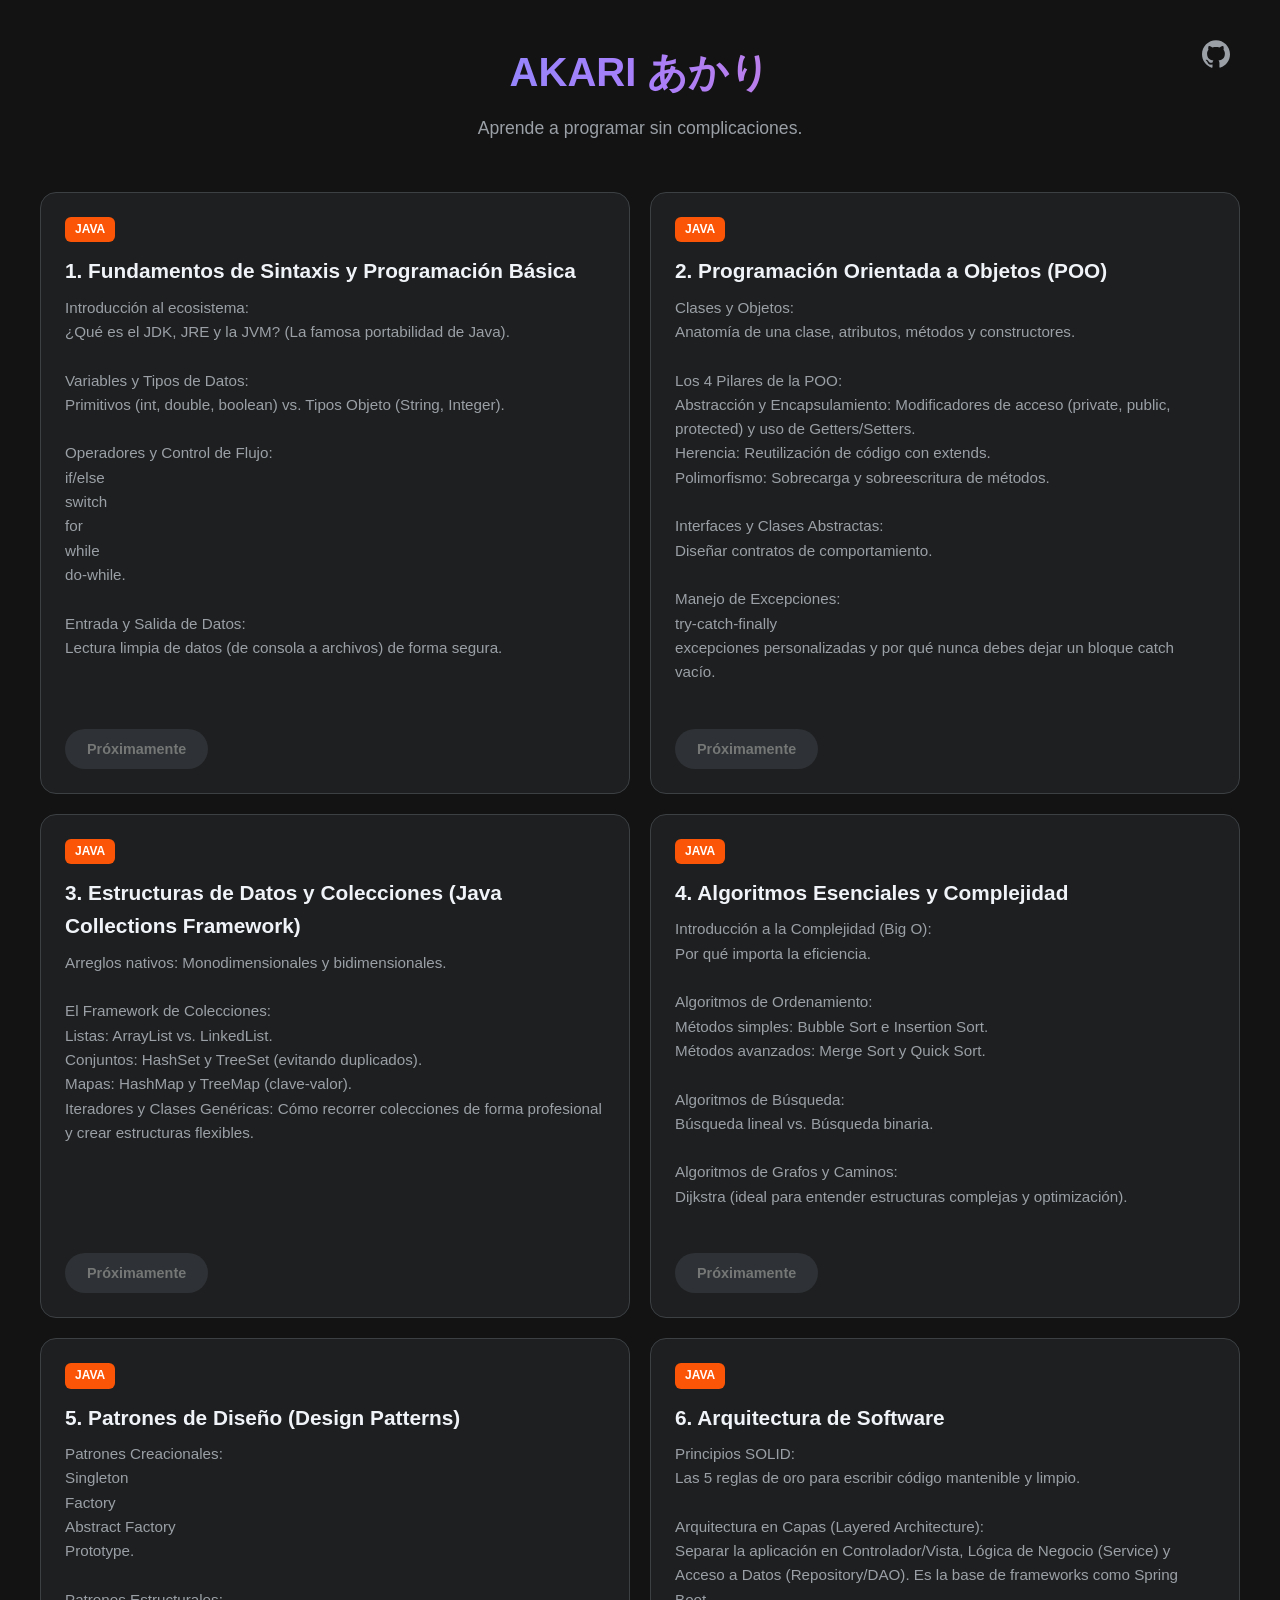
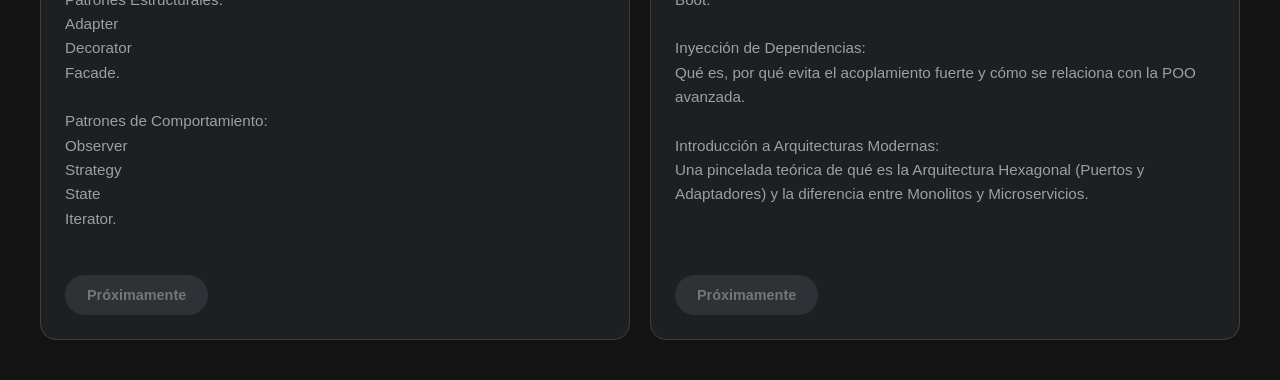
==== src/index.html @ 827d35f2 "feat: implement main dashboard layout and styles" ====
<!--
Project: Akari
Description: Main HTML entry point for the Akari educational platform. 
Defines the semantic structure for the Java programming roadmap, organizing 
six core modules ranging from fundamental syntax and OOP to Design Patterns 
and Software Architecture.

This file features a responsive grid layout for course cards, a dedicated 
header with a GitHub profile link, and integrates custom CSS for the dark-themed 
UI. It is designed as the foundation for the upcoming educational content.

Author: Alexis Corona
Version: Development
-->

<!doctype html>
<html lang="es">
  <head>
    <meta charset="UTF-8" />
    <meta name="viewport" content="width=device-width, initial-scale=1.0" />
    <title>AKARI</title>
    <link rel="stylesheet" href="index.css" />
    <link
      rel="icon"
      type="image/svg+xml"
      href="data:image/svg+xml,<svg xmlns=%22http://www.w3.org/2000/svg%22 viewBox=%220 0 100 100%22><text y=%22.9em%22 font-size=%2290%22>👾</text></svg>"
    />
  </head>
  <body>
    <div class="container">
      <header>
        <a
          href="https://github.com/alexis-corona"
          target="_blank"
          rel="noopener noreferrer"
          class="github-link"
          title="Ver perfil de GitHub"
        >
          <svg
            class="github-icon"
            viewBox="0 0 24 24"
            xmlns="http://www.w3.org/2000/svg"
          >
            <path
              d="M12 .297c-6.63 0-12 5.373-12 12 0 5.303 3.438 9.8 8.205 11.385.6.113.82-.258.82-.577 0-.285-.01-1.04-.015-2.04-3.338.724-4.042-1.61-4.042-1.61C4.422 18.07 3.633 17.7 3.633 17.7c-1.087-.744.084-.729.084-.729 1.205.084 1.838 1.236 1.838 1.236 1.07 1.835 2.809 1.305 3.495.998.108-.776.417-1.305.76-1.605-2.665-.3-5.466-1.332-5.466-5.93 0-1.31.465-2.38 1.235-3.22-.135-.303-.54-1.523.105-3.176 0 0 1.005-.322 3.3 1.23.96-.267 1.98-.399 3-.405 1.02.006 2.04.138 3 .405 2.28-1.552 3.285-1.23 3.285-1.23.645 1.653.24 2.873.12 3.176.765.84 1.23 1.91 1.23 3.22 0 4.61-2.805 5.625-5.475 5.92.42.36.81 1.096.81 2.22 0 1.606-.015 2.896-.015 3.286 0 .315.21.69.825.57C20.565 22.092 24 17.592 24 12.297c0-6.627-5.373-12-12-12"
            />
          </svg>
        </a>

        <h1>AKARI あかり</h1>
        <p class="subtitle">Aprende a programar sin complicaciones.</p>
      </header>

      <div class="grid">
        <div class="card-row">
          <div class="card">
            <span class="tag java">Java</span>
            <h3>1. Fundamentos de Sintaxis y Programación Básica</h3>
            <p>
              Introducción al ecosistema:<br />
              ¿Qué es el JDK, JRE y la JVM? (La famosa portabilidad de Java).<br /><br />

              Variables y Tipos de Datos:<br />
              Primitivos (int, double, boolean) vs. Tipos Objeto (String,
              Integer).<br /><br />

              Operadores y Control de Flujo:<br />
              if/else<br />
              switch<br />
              for<br />
              while<br />
              do-while. <br /><br />

              Entrada y Salida de Datos:<br />
              Lectura limpia de datos (de consola a archivos) de forma
              segura.<br /><br />
            </p>
            <button class="btn" disabled>Próximamente</button>
          </div>

          <div class="card">
            <span class="tag java">Java</span>
            <h3>2. Programación Orientada a Objetos (POO)</h3>
            <p>
              Clases y Objetos:<br />
              Anatomía de una clase, atributos, métodos y constructores.<br /><br />

              Los 4 Pilares de la POO:<br />
              Abstracción y Encapsulamiento: Modificadores de acceso (private,
              public, protected) y uso de Getters/Setters.<br />
              Herencia: Reutilización de código con extends.<br />
              Polimorfismo: Sobrecarga y sobreescritura de métodos.<br /><br />

              Interfaces y Clases Abstractas:<br />
              Diseñar contratos de comportamiento.<br /><br />

              Manejo de Excepciones:<br />
              try-catch-finally<br />
              excepciones personalizadas y por qué nunca debes dejar un bloque
              catch vacío.<br /><br />
            </p>
            <button class="btn" disabled>Próximamente</button>
          </div>
        </div>

        <div class="card-row">
          <div class="card">
            <span class="tag java">Java</span>
            <h3>
              3. Estructuras de Datos y Colecciones (Java Collections Framework)
            </h3>
            <p>
              Arreglos nativos: Monodimensionales y bidimensionales.<br /><br />

              El Framework de Colecciones:<br />
              Listas: ArrayList vs. LinkedList.<br />
              Conjuntos: HashSet y TreeSet (evitando duplicados).<br />
              Mapas: HashMap y TreeMap (clave-valor).<br />
              Iteradores y Clases Genéricas: Cómo recorrer colecciones de forma
              profesional y crear estructuras flexibles.<br /><br />
            </p>
            <button class="btn" disabled>Próximamente</button>
          </div>

          <div class="card">
            <span class="tag java">Java</span>
            <h3>4. Algoritmos Esenciales y Complejidad</h3>
            <p>
              Introducción a la Complejidad (Big O):<br />
              Por qué importa la eficiencia.<br /><br />

              Algoritmos de Ordenamiento:<br />
              Métodos simples: Bubble Sort e Insertion Sort.<br />
              Métodos avanzados: Merge Sort y Quick Sort.<br /><br />

              Algoritmos de Búsqueda:<br />
              Búsqueda lineal vs. Búsqueda binaria.<br /><br />

              Algoritmos de Grafos y Caminos:<br />
              Dijkstra (ideal para entender estructuras complejas y
              optimización).<br /><br />
            </p>
            <button class="btn" disabled>Próximamente</button>
          </div>
        </div>

        <div class="card-row">
          <div class="card">
            <span class="tag java">Java</span>
            <h3>5. Patrones de Diseño (Design Patterns)</h3>
            <p>
              Patrones Creacionales:<br />
              Singleton<br />
              Factory<br />
              Abstract Factory<br />
              Prototype.<br /><br />

              Patrones Estructurales:<br />
              Adapter<br />
              Decorator<br />
              Facade.<br /><br />

              Patrones de Comportamiento:<br />
              Observer<br />
              Strategy<br />
              State<br />
              Iterator.<br /><br />
            </p>
            <button class="btn" disabled>Próximamente</button>
          </div>

          <div class="card">
            <span class="tag java">Java</span>
            <h3>6. Arquitectura de Software</h3>
            <p>
              Principios SOLID:<br />
              Las 5 reglas de oro para escribir código mantenible y limpio.<br /><br />

              Arquitectura en Capas (Layered Architecture):<br />
              Separar la aplicación en Controlador/Vista, Lógica de Negocio
              (Service) y Acceso a Datos (Repository/DAO). Es la base de
              frameworks como Spring Boot.<br /><br />

              Inyección de Dependencias:<br />
              Qué es, por qué evita el acoplamiento fuerte y cómo se relaciona
              con la POO avanzada.<br /><br />

              Introducción a Arquitecturas Modernas:<br />
              Una pincelada teórica de qué es la Arquitectura Hexagonal (Puertos
              y Adaptadores) y la diferencia entre Monolitos y
              Microservicios.<br /><br />
            </p>
            <button class="btn" disabled>Próximamente</button>
          </div>
        </div>
      </div>
    </div>
  </body>
</html>
---- src/index.css ----
/**
 * Project: Akari
 * Description: Styling for the Akari educational platform. Implements a 
 * dark-themed UI with a responsive grid system, stylized course cards with 
 * interactive hover effects, and a custom gradient header.
 *
 * Author: Alexis Corona
 * Version: Development
 */

* {
  box-sizing: border-box;
  margin: 0;
  padding: 0;
  font-family: "Segoe UI", Roboto, Helvetica, Arial, sans-serif;
}

body {
  background-color: #131314;
  color: #e3e3e3;
  line-height: 1.6;
  padding: 40px 20px;
}

.container {
  max-width: 1200px;
  margin: 0 auto;
}

header {
  text-align: center;
  margin-bottom: 50px;
  position: relative;
}

h1 {
  font-size: 2.5rem;
  font-weight: 800;
  background: linear-gradient(to right, #569aff, #a87ffb, #ff7ba9);
  -webkit-background-clip: text;
  background-clip: text;
  -webkit-text-fill-color: transparent;
  margin-bottom: 10px;
}

p.subtitle {
  color: #9aa0a6;
  font-size: 1.1rem;
}

.grid {
  display: grid;
  grid-template-columns: repeat(2, 1fr);
  gap: 20px;
  width: 100%;
}

.card-row {
  display: contents;
}

.card {
  display: flex;
  flex-direction: column;
  align-items: flex-start;
  background-color: #1e1f20;
  border: 1px solid #3c4043;
  border-radius: 16px;
  padding: 24px;
  transition: all 0.25s ease;
}

.card:hover {
  border-color: #a2d2ff;
  background-color: #222324;
  transform: translateY(-2px);
}

.tag {
  display: inline-block;
  background-color: #fb5607;
  color: #fff;
  font-size: 0.75rem;
  font-weight: 700;
  padding: 3px 10px;
  border-radius: 6px;
  text-transform: uppercase;
  margin-bottom: 12px;
}

h3 {
  font-size: 1.3rem;
  margin-bottom: 8px;
  color: #f0f4f9;
}

.card p {
  color: #9aa0a6;
  font-size: 0.95rem;
  margin-bottom: 20px;
}

.btn {
  margin-top: auto;
  display: inline-flex;
  align-items: center;
  justify-content: center;
  background-color: #a2d2ff;
  color: #131314;
  padding: 0 22px;
  height: 40px;
  border-radius: 100px;
  text-decoration: none;
  font-weight: 600;
  font-size: 0.9rem;
  text-align: center;
  border: none;
  cursor: pointer;
  transition: background 0.2s;
  box-sizing: border-box;
}

.btn:hover {
  background-color: #c2e7ff;
}

.btn:disabled {
  background-color: #2e3135;
  color: #747775;
  cursor: not-allowed;
}

.github-link {
  position: absolute;
  top: 0;
  right: 10px;
  display: inline-flex;
  text-decoration: none;
  transition: transform 0.25s ease;
}

.github-icon {
  width: 28px;
  height: 28px;
  fill: #9aa0a6;
  transition:
    fill 0.25s ease,
    filter 0.25s ease;
}

.github-link:hover {
  transform: translateY(-2px);
}

.github-link:hover .github-icon {
  fill: #a8c7fa;
  filter: drop-shadow(0 0 8px rgba(168, 199, 250, 0.4));
}

@media (max-width: 480px) {
  header {
    display: flex;
    flex-direction: column;
    align-items: center;
    gap: 15px;
  }
  .github-link,
  .back-link {
    position: static;
  }
}
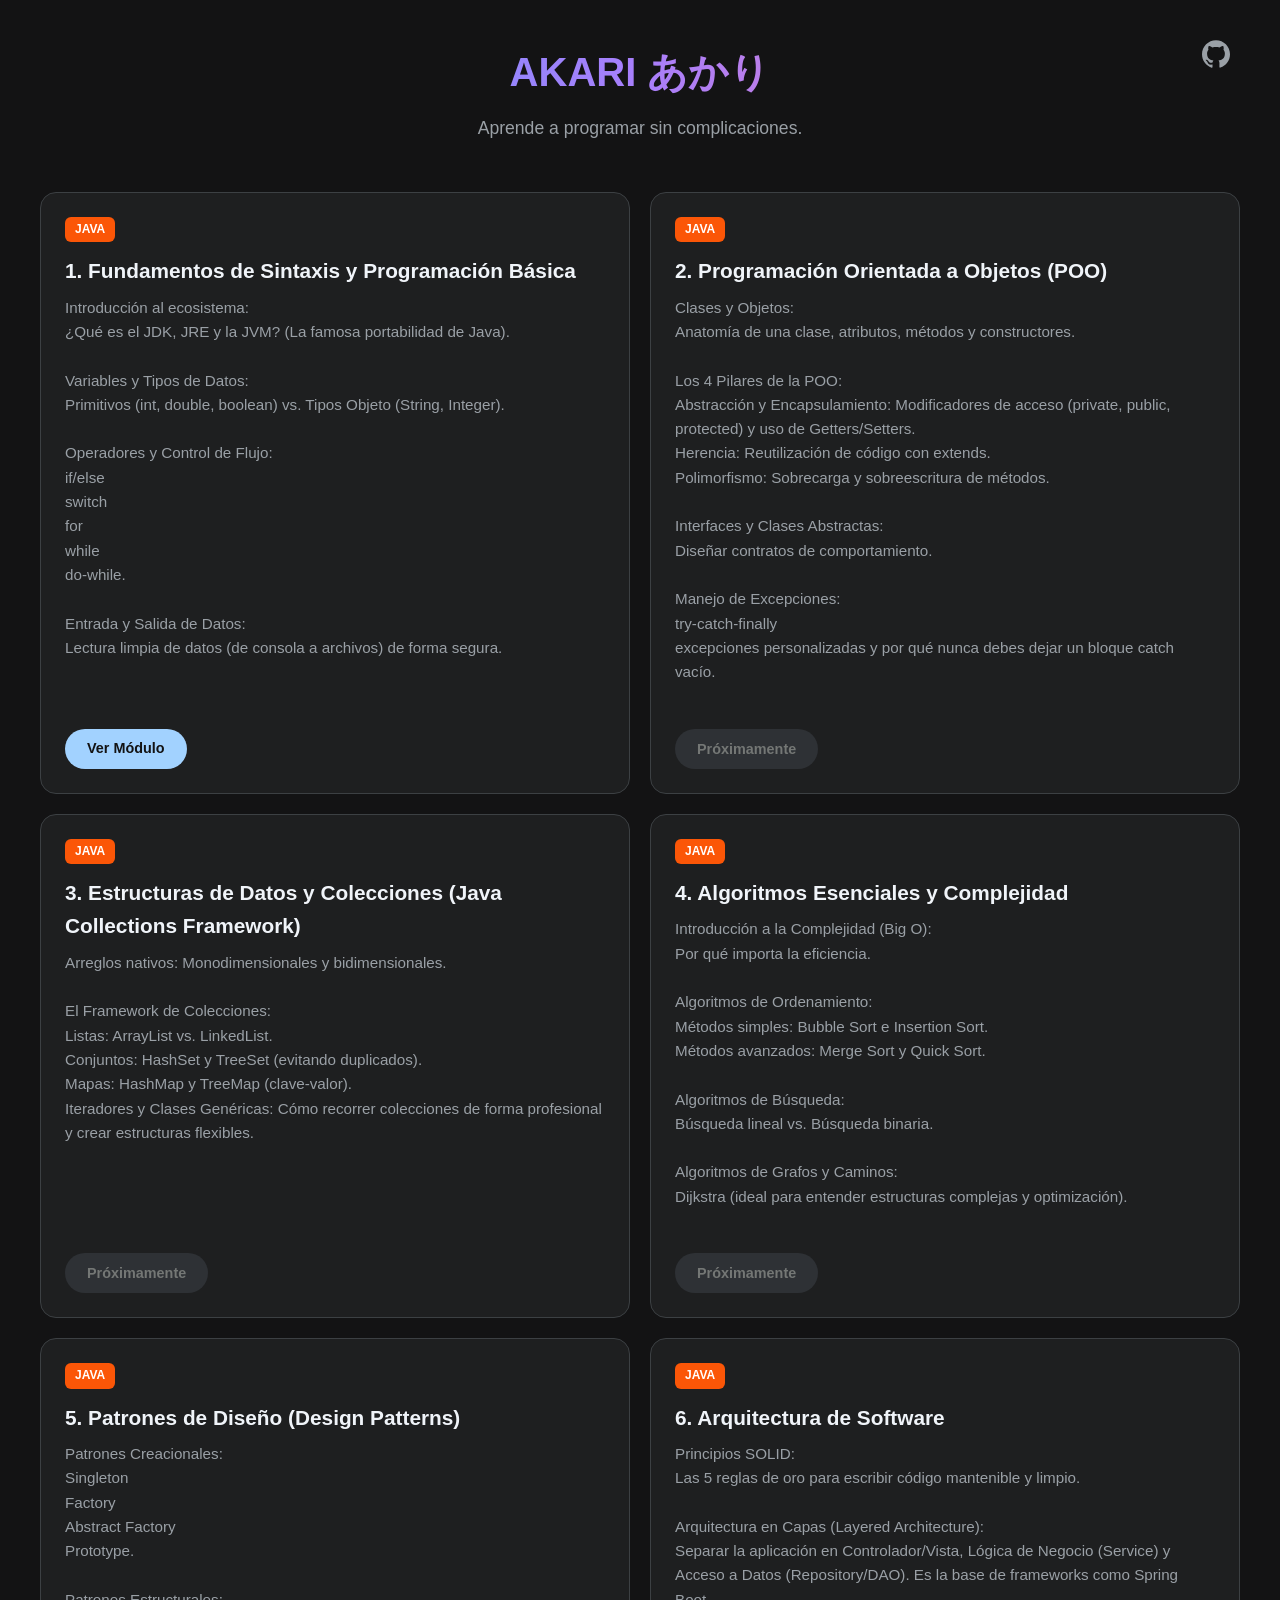
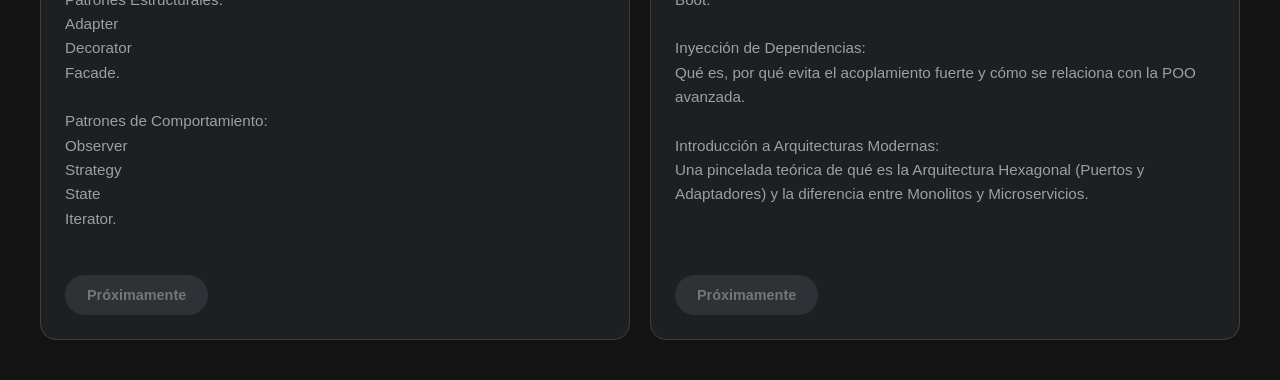
==== commit 19c758a6: "refactor: integrate module-01 into dashboard navigation" ====
--- a/src/index.html
+++ b/src/index.html
@@ -75,7 +75,7 @@
               Lectura limpia de datos (de consola a archivos) de forma
               segura.<br /><br />
             </p>
-            <button class="btn" disabled>Próximamente</button>
+            <a href="lessons/module-01/index.html" class="btn">Ver Módulo</a>
           </div>
 
           <div class="card">
--- a/src/index.css
+++ b/src/index.css
@@ -157,6 +157,32 @@
   filter: drop-shadow(0 0 8px rgba(168, 199, 250, 0.4));
 }
 
+.back-link {
+  position: absolute;
+  left: 10px;
+  top: 0;
+  display: inline-flex;
+  align-items: center;
+  color: #a2d2ff;
+  text-decoration: none;
+  font-weight: 600;
+  gap: 8px;
+  transition:
+    color 0.2s,
+    transform 0.25s ease;
+}
+
+.back-link:hover {
+  color: #c2e7ff;
+  transform: translateY(-2px);
+}
+
+@media (max-width: 768px) {
+  .grid {
+    grid-template-columns: 1fr;
+  }
+}
+
 @media (max-width: 480px) {
   header {
     display: flex;
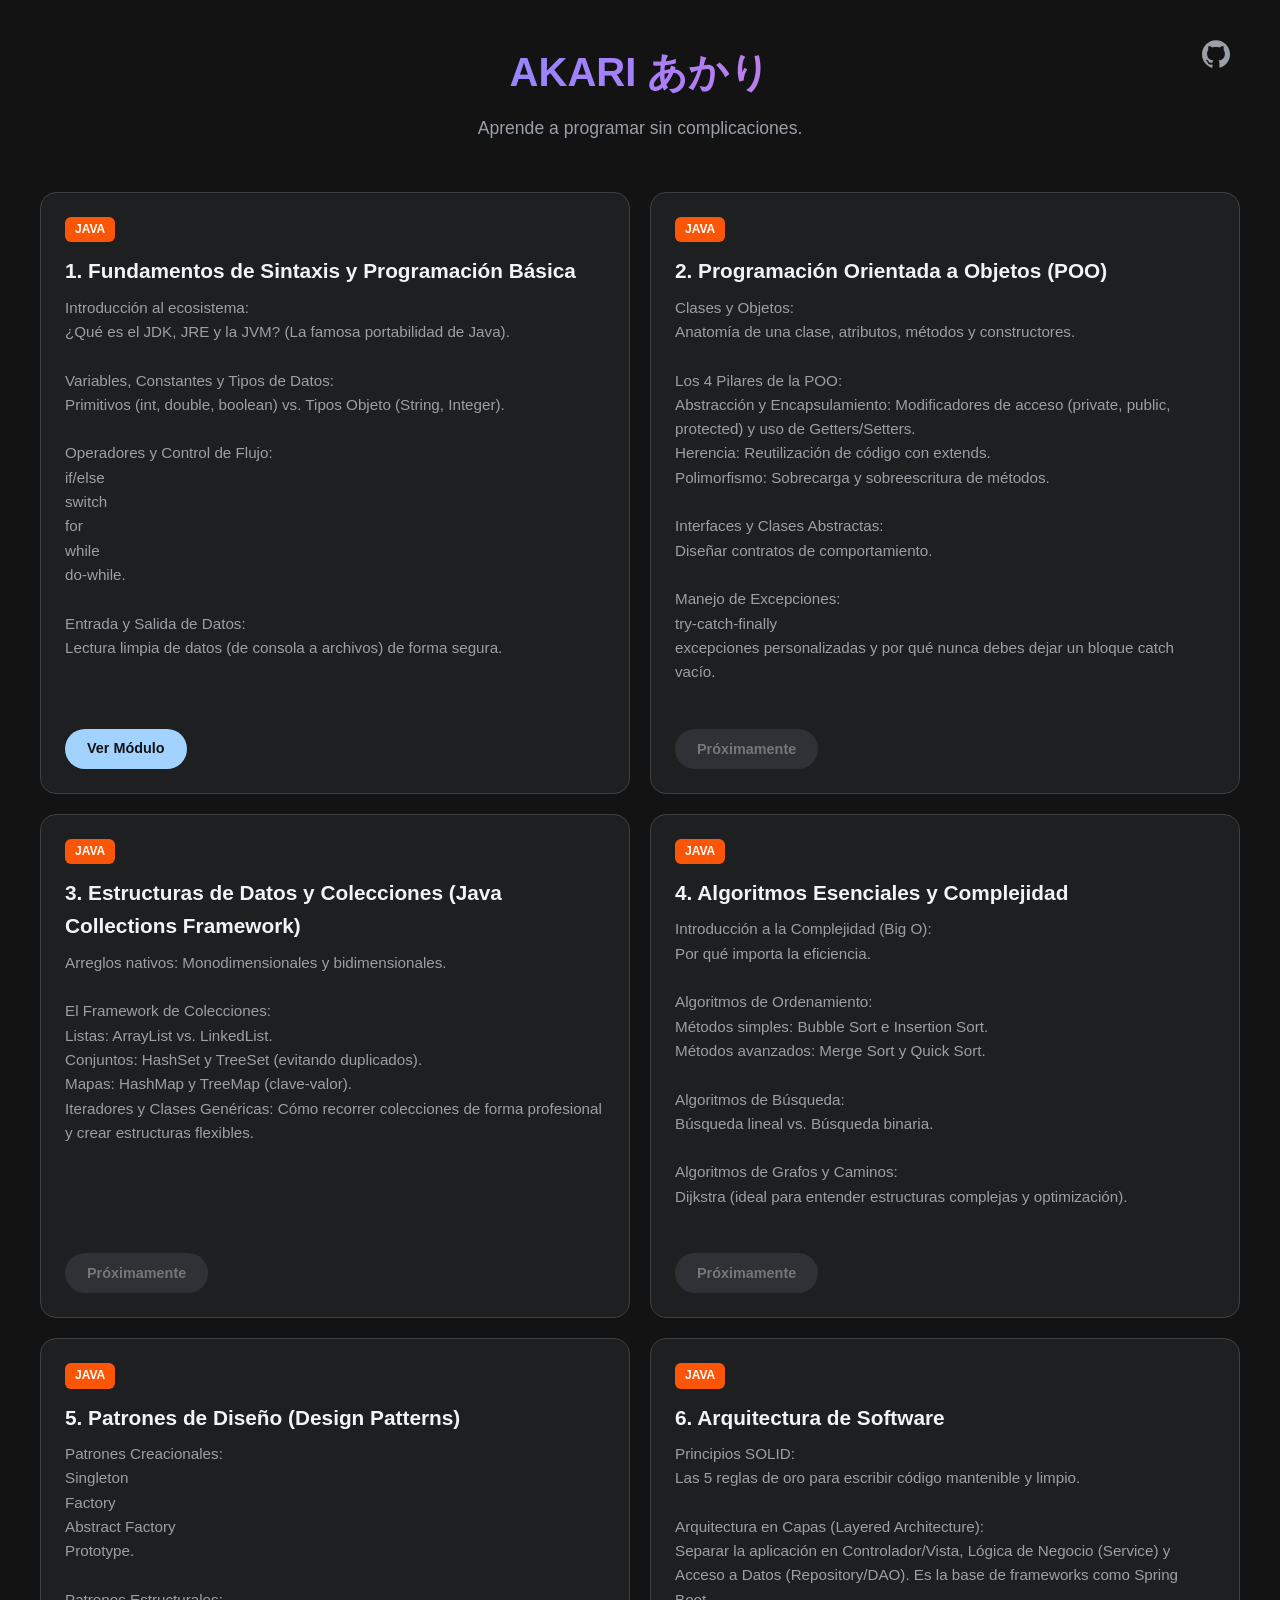
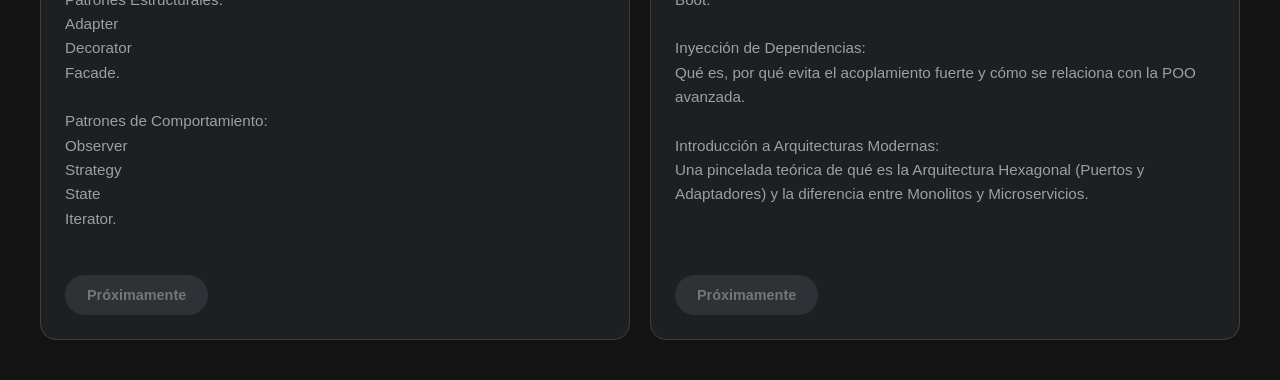
==== commit 85a3ecf9: "feat: update module-02 description in dashboard index" ====
--- a/src/index.html
+++ b/src/index.html
@@ -60,7 +60,7 @@
               Introducción al ecosistema:<br />
               ¿Qué es el JDK, JRE y la JVM? (La famosa portabilidad de Java).<br /><br />
 
-              Variables y Tipos de Datos:<br />
+              Variables, Constantes y Tipos de Datos:<br />
               Primitivos (int, double, boolean) vs. Tipos Objeto (String,
               Integer).<br /><br />
 
--- a/src/index.css
+++ b/src/index.css
@@ -177,6 +177,69 @@
   transform: translateY(-2px);
 }
 
+.lesson-content {
+  max-width: 1200px;
+  margin: 40px auto;
+  background-color: #1e1f20;
+  border: 1px solid #3c4043;
+  border-radius: 24px;
+  padding: 40px;
+}
+
+.lesson-content h2 {
+  font-size: 1.8rem;
+  color: #f0f4f9;
+  margin-top: 40px;
+  margin-bottom: 16px;
+  border-bottom: 1px solid #3c4043;
+  padding-bottom: 8px;
+}
+
+.lesson-content h3 {
+  font-size: 1.25rem;
+  color: #e3e3e3;
+  margin-top: 25px;
+  margin-bottom: 12px;
+}
+
+.lesson-content p {
+  color: #e3e3e3;
+  font-size: 1.05rem;
+  margin-bottom: 10px;
+  margin-top: 10px;
+}
+
+.lesson-content ul {
+  margin-left: 25px;
+  margin-bottom: 24px;
+  color: #e3e3e3;
+}
+
+.lesson-content li {
+  margin-bottom: 8px;
+}
+
+.lesson-content strong {
+  color: #ffffff;
+}
+
+.note-box {
+  background: rgba(162, 210, 255, 0.05);
+  border-left: 4px solid #70d6ff;
+  padding: 20px;
+  margin: 32px 0;
+}
+
+.note-box p {
+  margin-bottom: 0;
+  font-size: 1rem;
+  color: #c4c7c5;
+}
+
+.note-box strong {
+  color: #70d6ff;
+}
+
 @media (max-width: 768px) {
   .grid {
     grid-template-columns: 1fr;
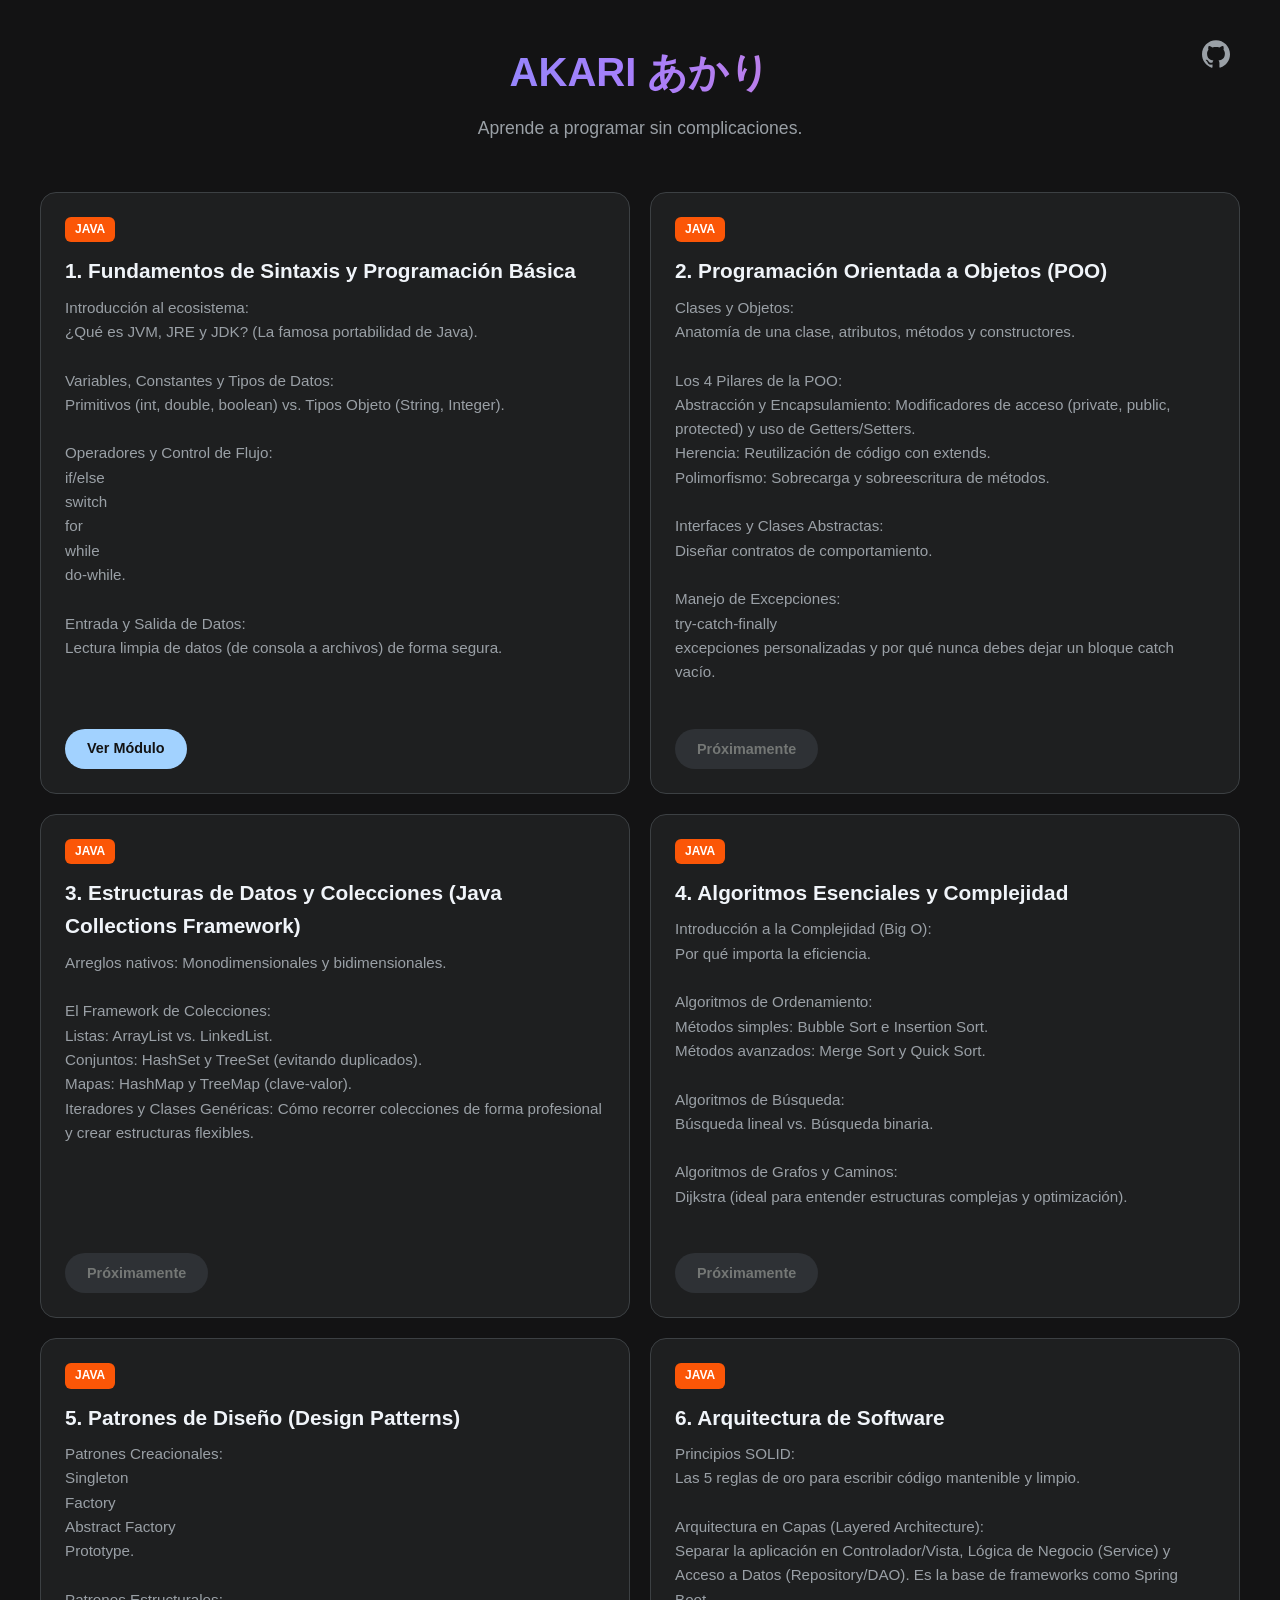
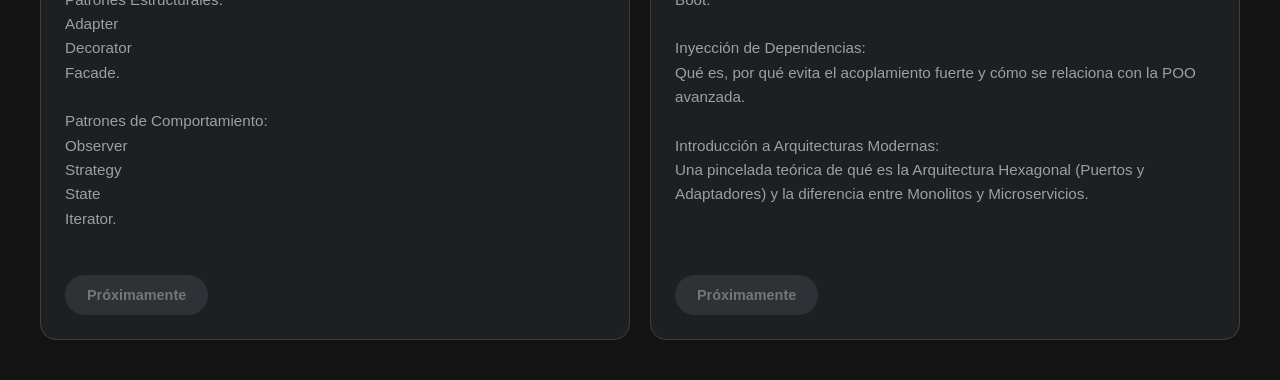
==== commit cb021d51: "docs: update module-01 description in dashboard index" ====
--- a/src/index.html
+++ b/src/index.html
@@ -58,7 +58,7 @@
             <h3>1. Fundamentos de Sintaxis y Programación Básica</h3>
             <p>
               Introducción al ecosistema:<br />
-              ¿Qué es el JDK, JRE y la JVM? (La famosa portabilidad de Java).<br /><br />
+              ¿Qué es JVM, JRE y JDK? (La famosa portabilidad de Java).<br /><br />
 
               Variables, Constantes y Tipos de Datos:<br />
               Primitivos (int, double, boolean) vs. Tipos Objeto (String,
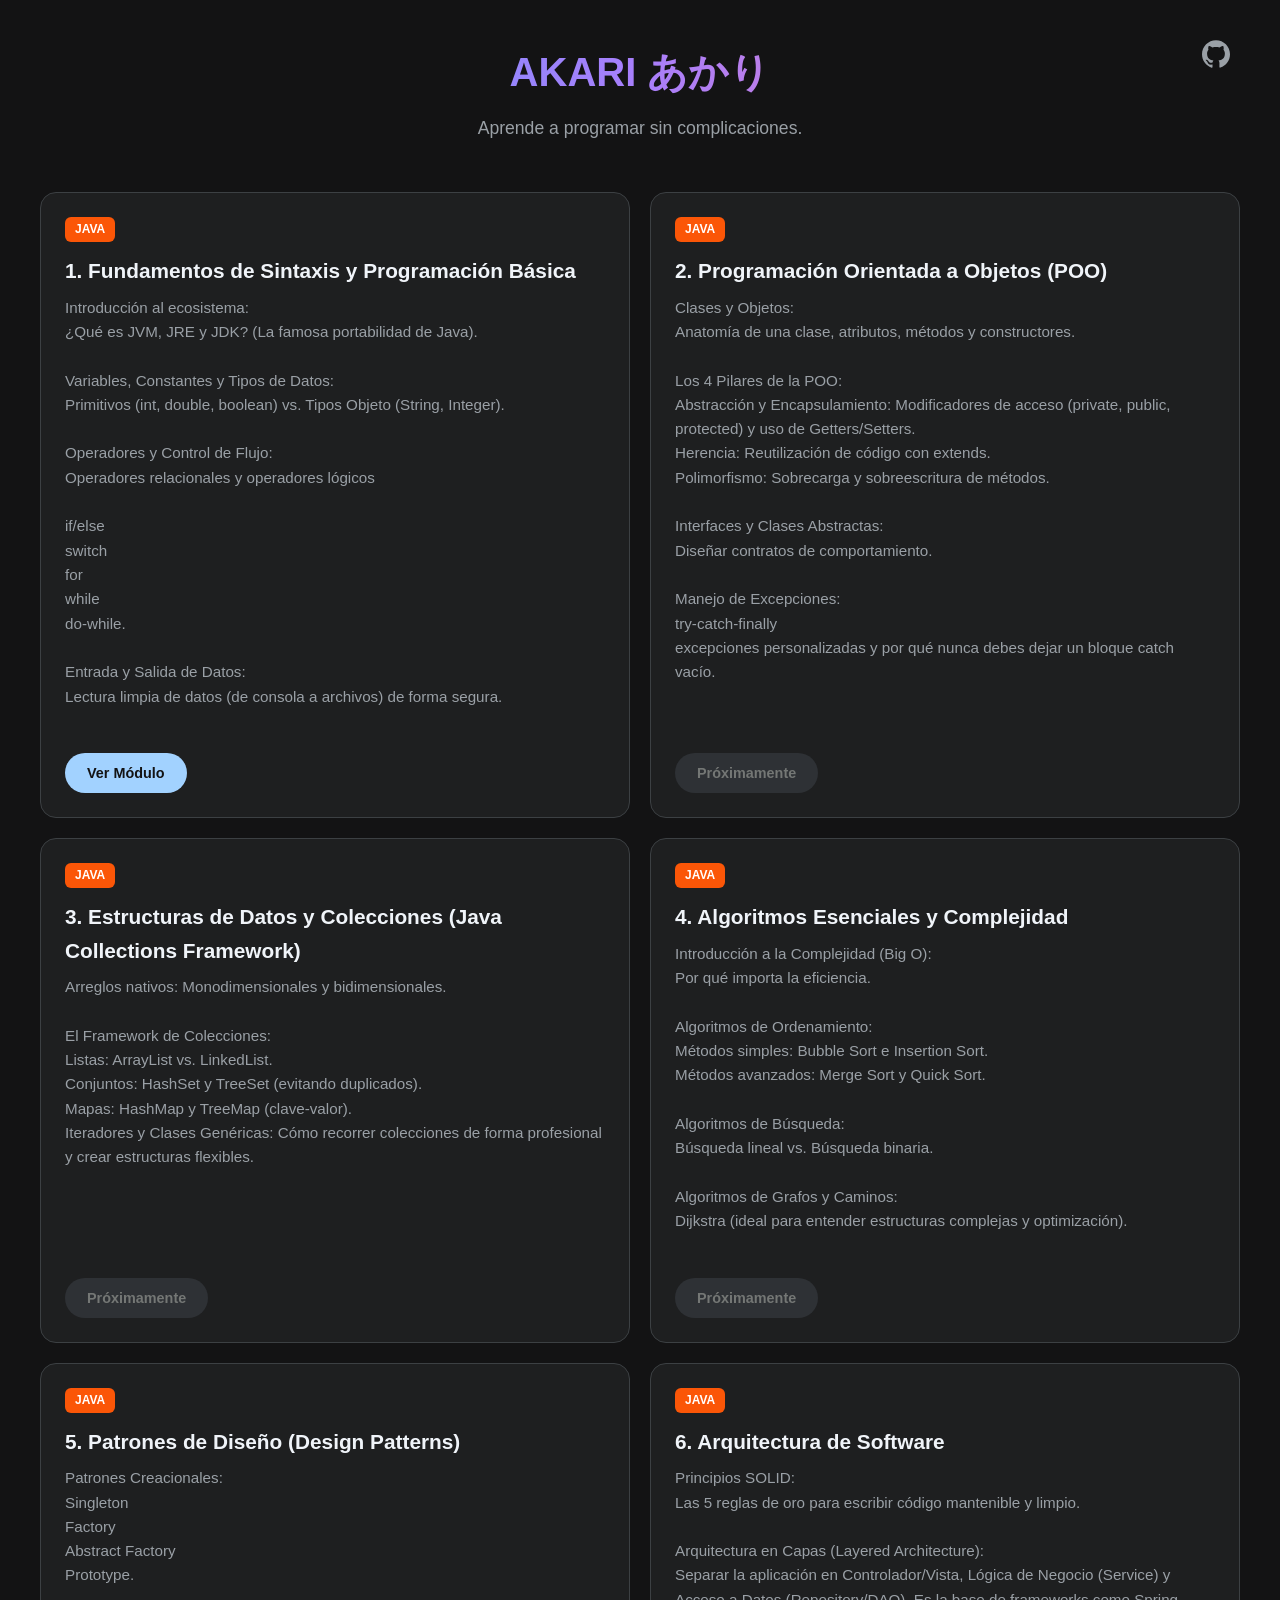
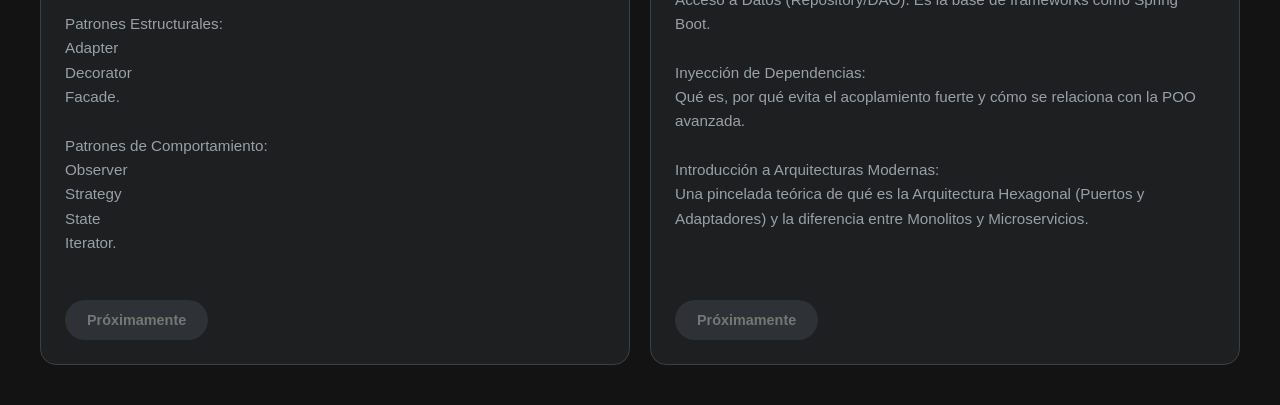
==== commit 5f19fa96: "docs: update module-01 description in dashboard index" ====
--- a/src/index.html
+++ b/src/index.html
@@ -65,6 +65,8 @@
               Integer).<br /><br />
 
               Operadores y Control de Flujo:<br />
+              Operadores relacionales y operadores lógicos<br /><br />
+
               if/else<br />
               switch<br />
               for<br />
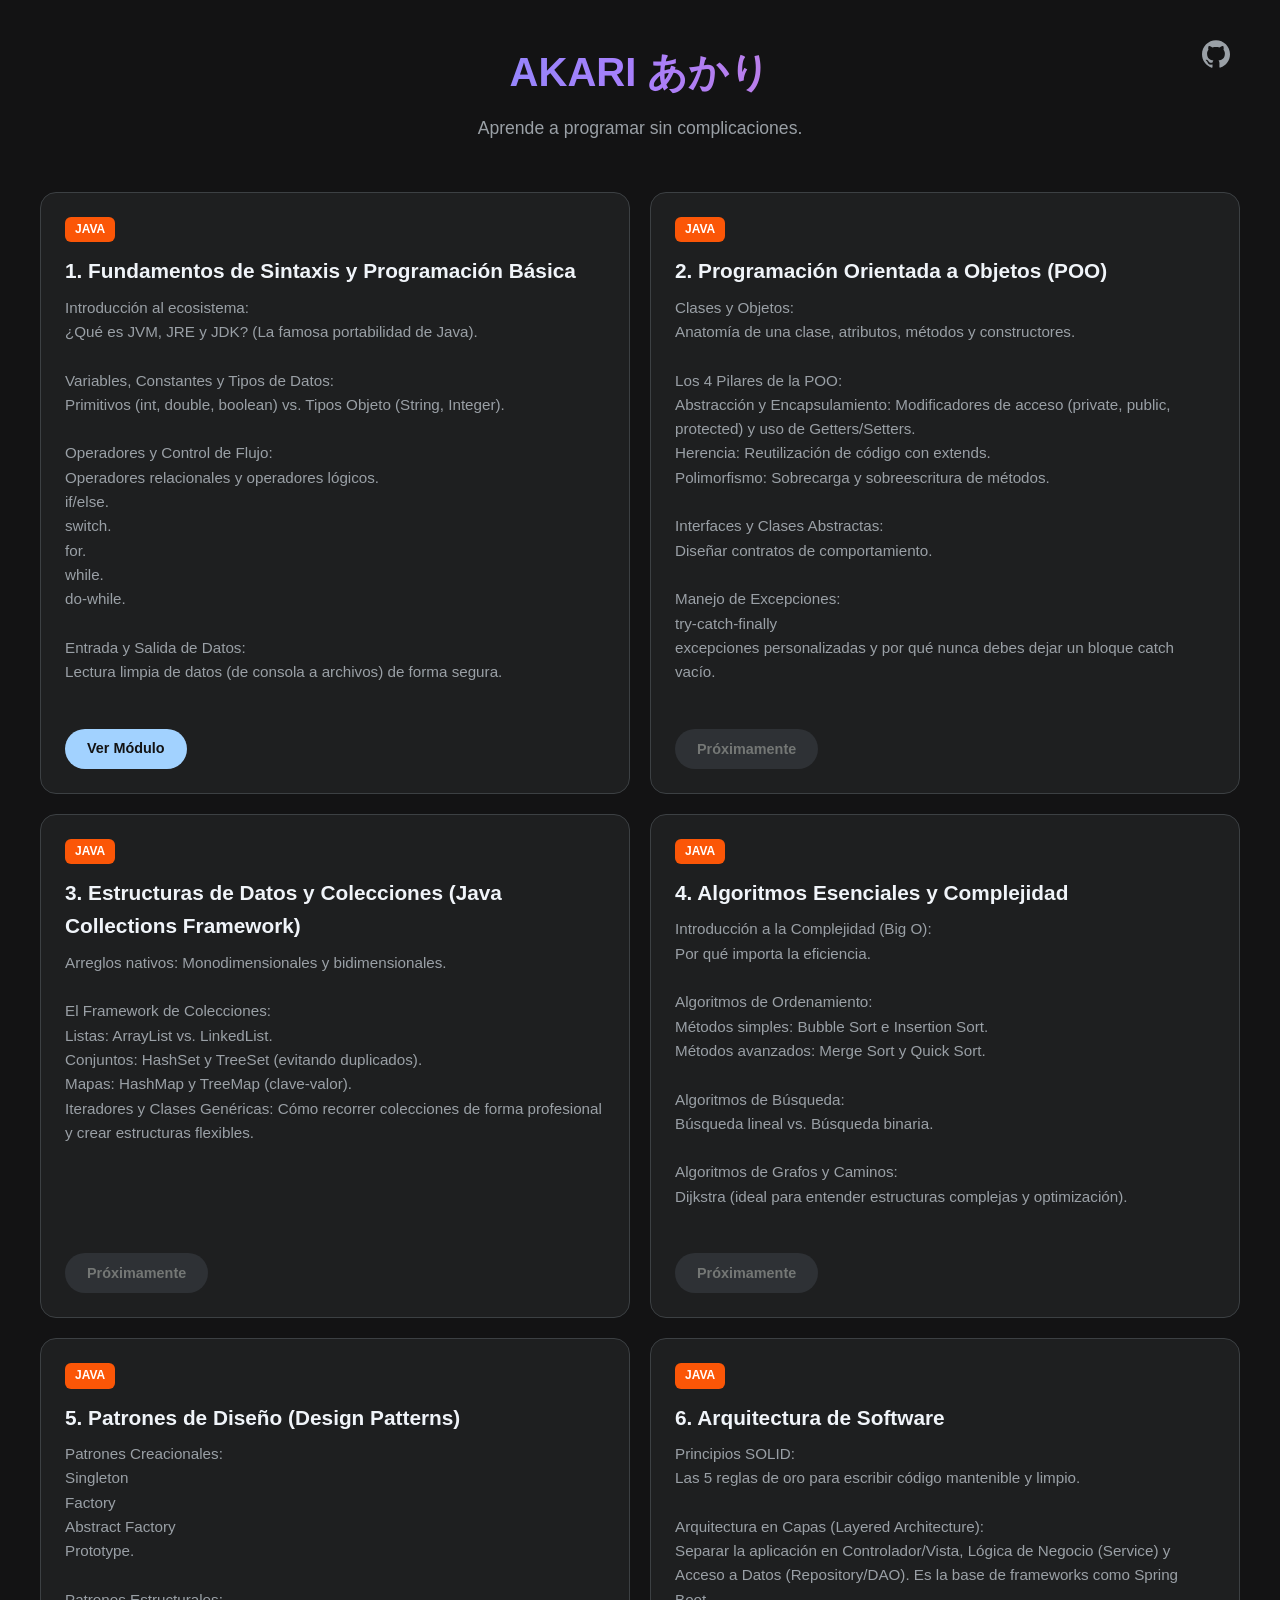
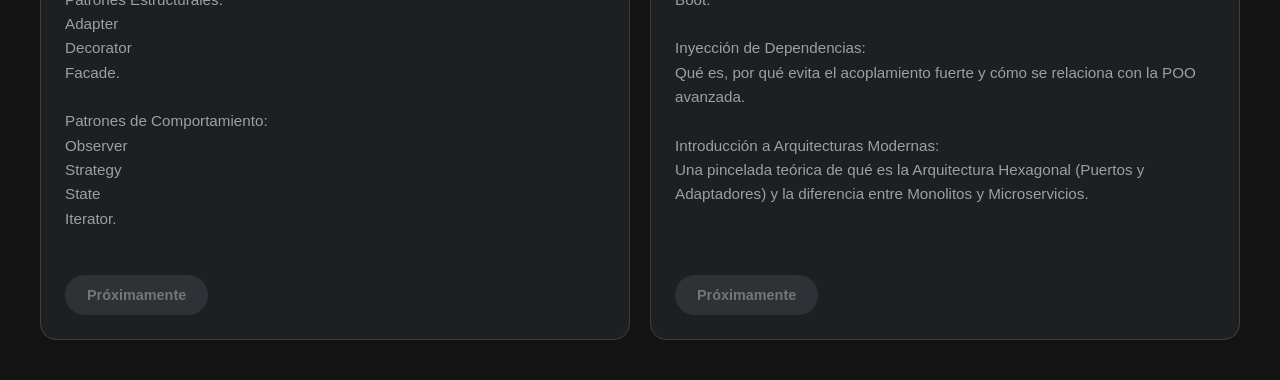
==== commit f71369bd: "docs: update module-01 description in dashboard index" ====
--- a/src/index.html
+++ b/src/index.html
@@ -65,13 +65,12 @@
               Integer).<br /><br />
 
               Operadores y Control de Flujo:<br />
-              Operadores relacionales y operadores lógicos<br /><br />
-
-              if/else<br />
-              switch<br />
-              for<br />
-              while<br />
-              do-while. <br /><br />
+              Operadores relacionales y operadores lógicos.<br />
+              if/else.<br />
+              switch.<br />
+              for.<br />
+              while.<br />
+              do-while.<br /><br />
 
               Entrada y Salida de Datos:<br />
               Lectura limpia de datos (de consola a archivos) de forma
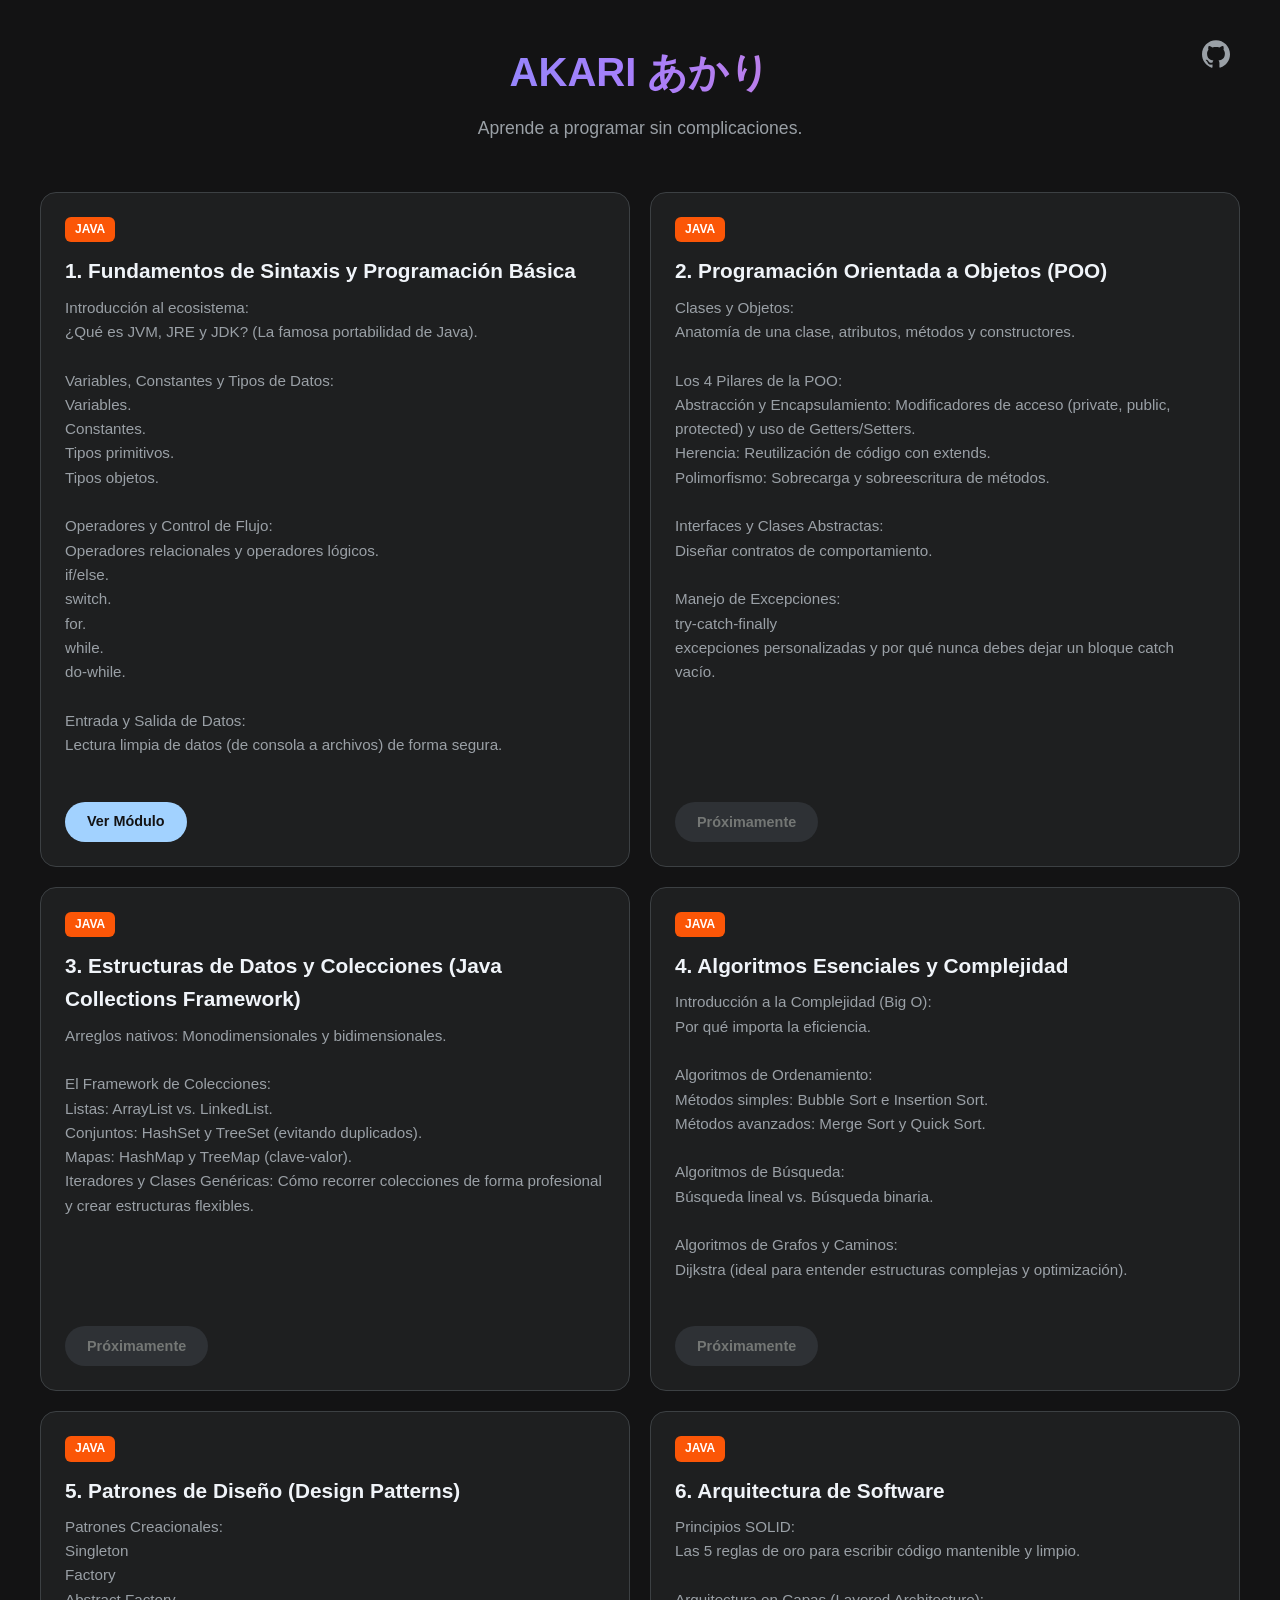
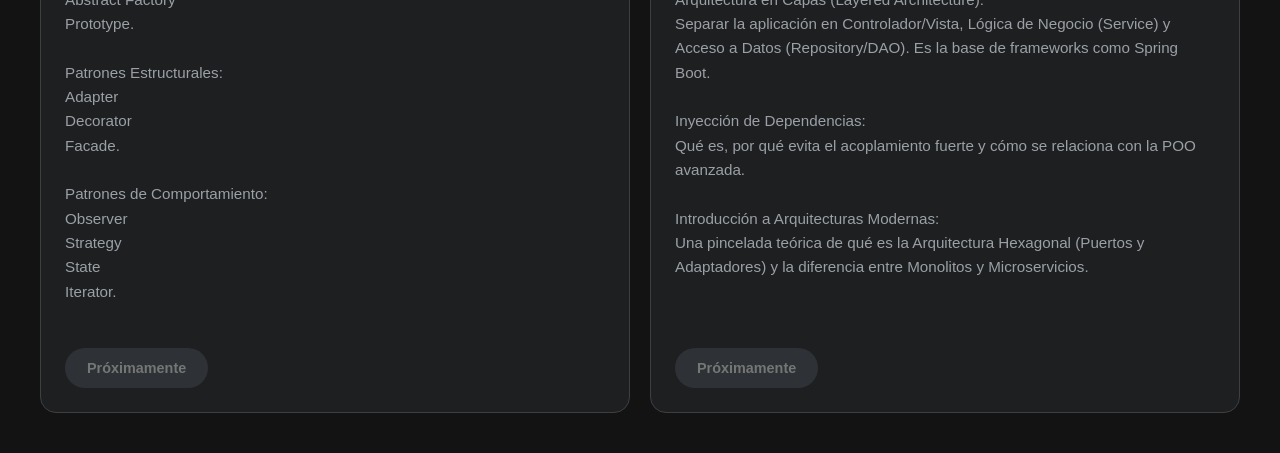
==== commit 436697c8: "docs: update module-01 description in dashboard index" ====
--- a/src/index.html
+++ b/src/index.html
@@ -61,8 +61,10 @@
               ¿Qué es JVM, JRE y JDK? (La famosa portabilidad de Java).<br /><br />
 
               Variables, Constantes y Tipos de Datos:<br />
-              Primitivos (int, double, boolean) vs. Tipos Objeto (String,
-              Integer).<br /><br />
+              Variables.<br />
+              Constantes.<br />
+              Tipos primitivos.<br />
+              Tipos objetos.<br /><br />
 
               Operadores y Control de Flujo:<br />
               Operadores relacionales y operadores lógicos.<br />
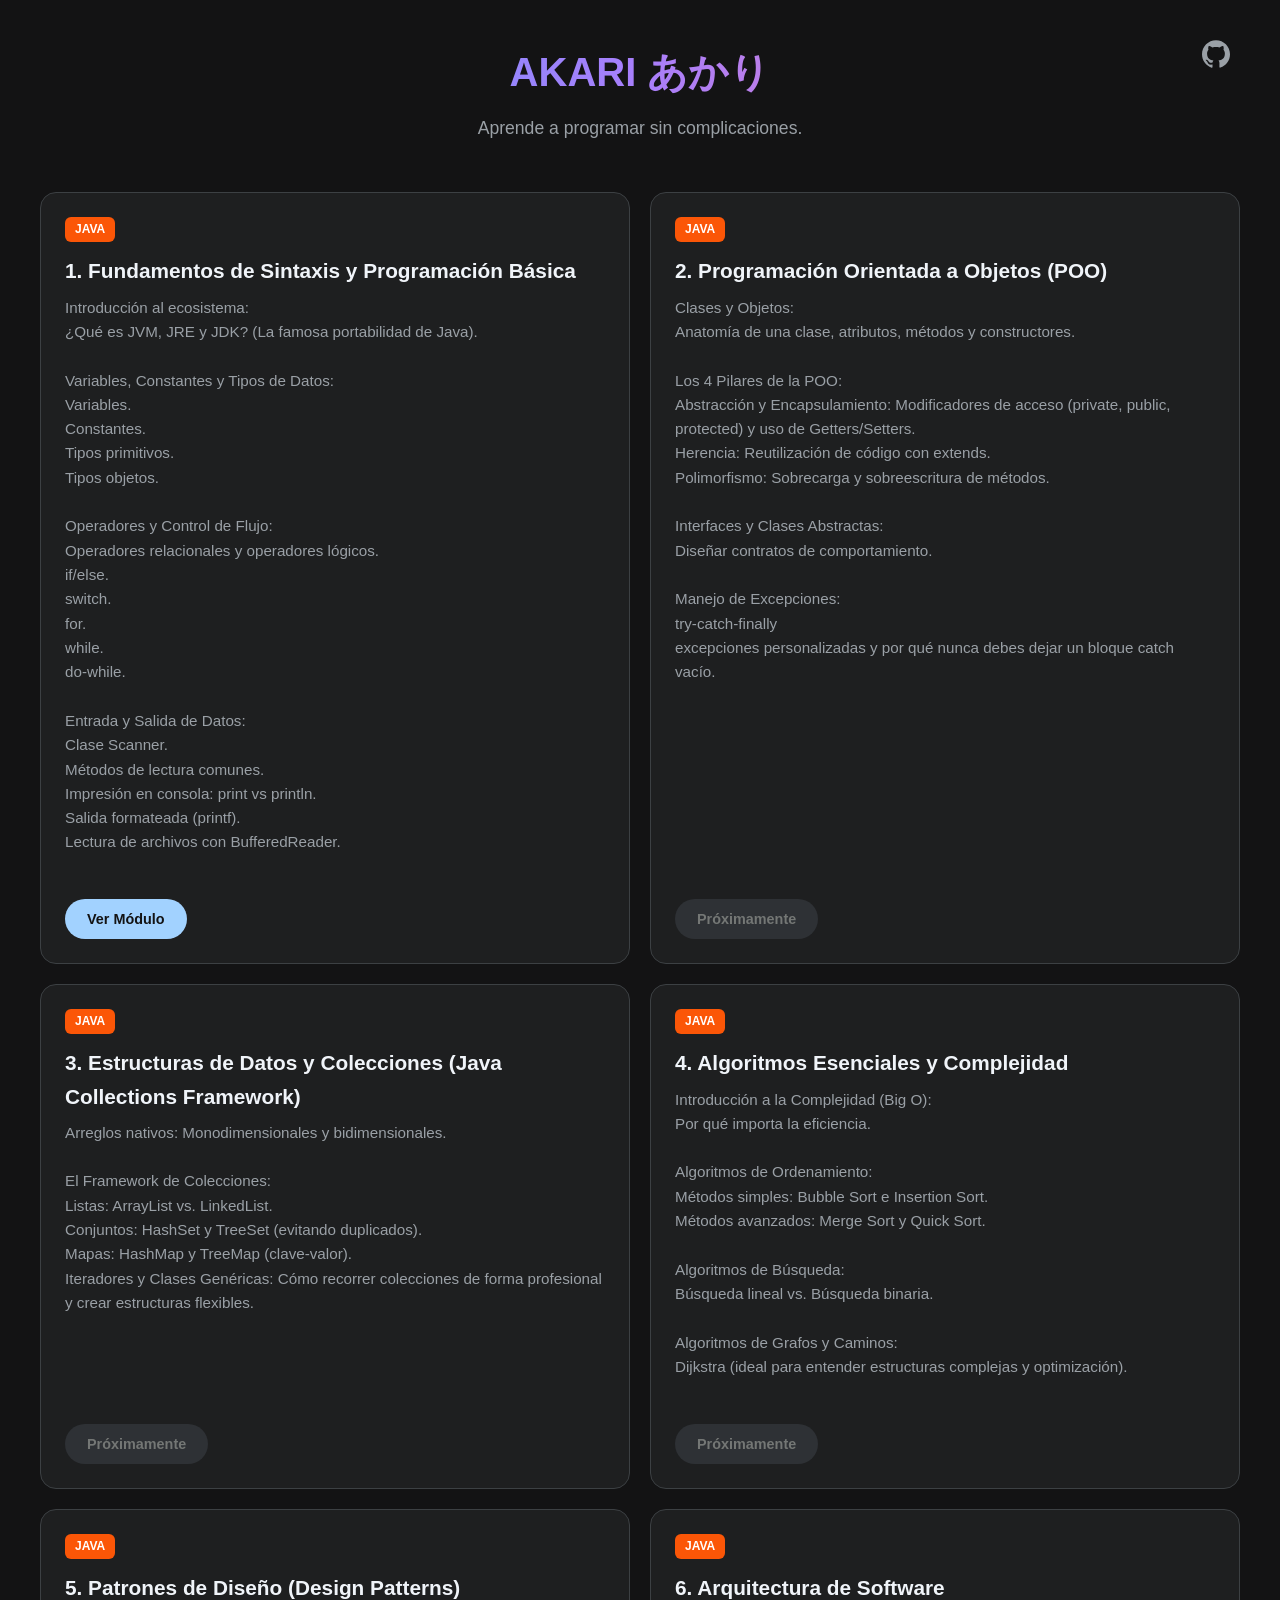
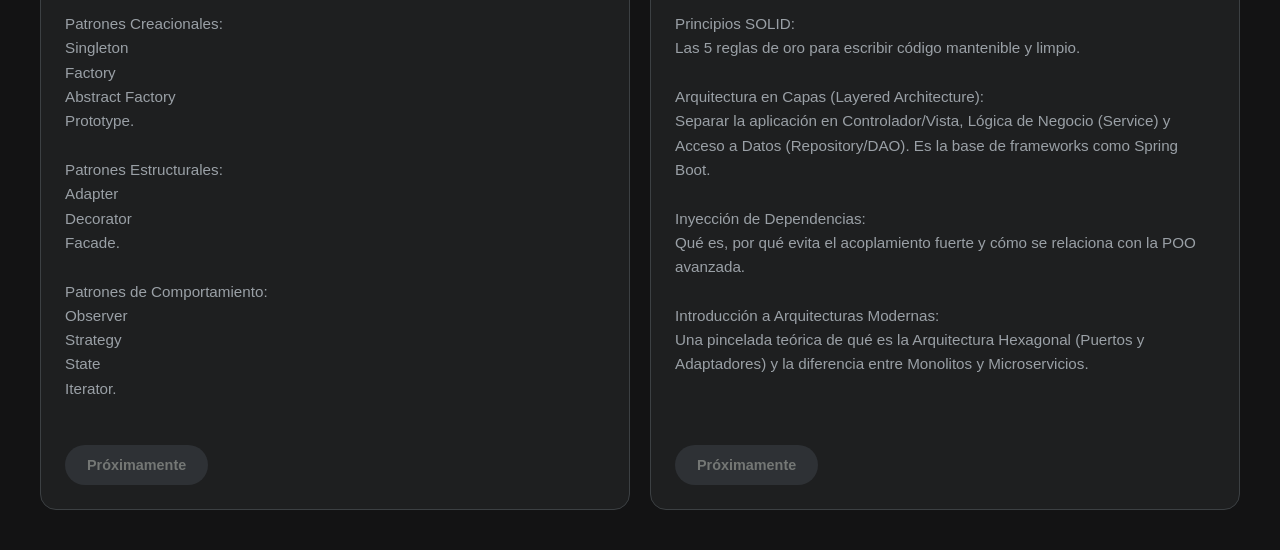
==== commit a4733a4c: "docs: update module-01 description in dashboard index" ====
--- a/src/index.html
+++ b/src/index.html
@@ -75,8 +75,11 @@
               do-while.<br /><br />
 
               Entrada y Salida de Datos:<br />
-              Lectura limpia de datos (de consola a archivos) de forma
-              segura.<br /><br />
+              Clase Scanner.<br />
+              Métodos de lectura comunes.<br />
+              Impresión en consola: print vs println.<br />
+              Salida formateada (printf).<br />
+              Lectura de archivos con BufferedReader.<br /><br />
             </p>
             <a href="lessons/module-01/index.html" class="btn">Ver Módulo</a>
           </div>
